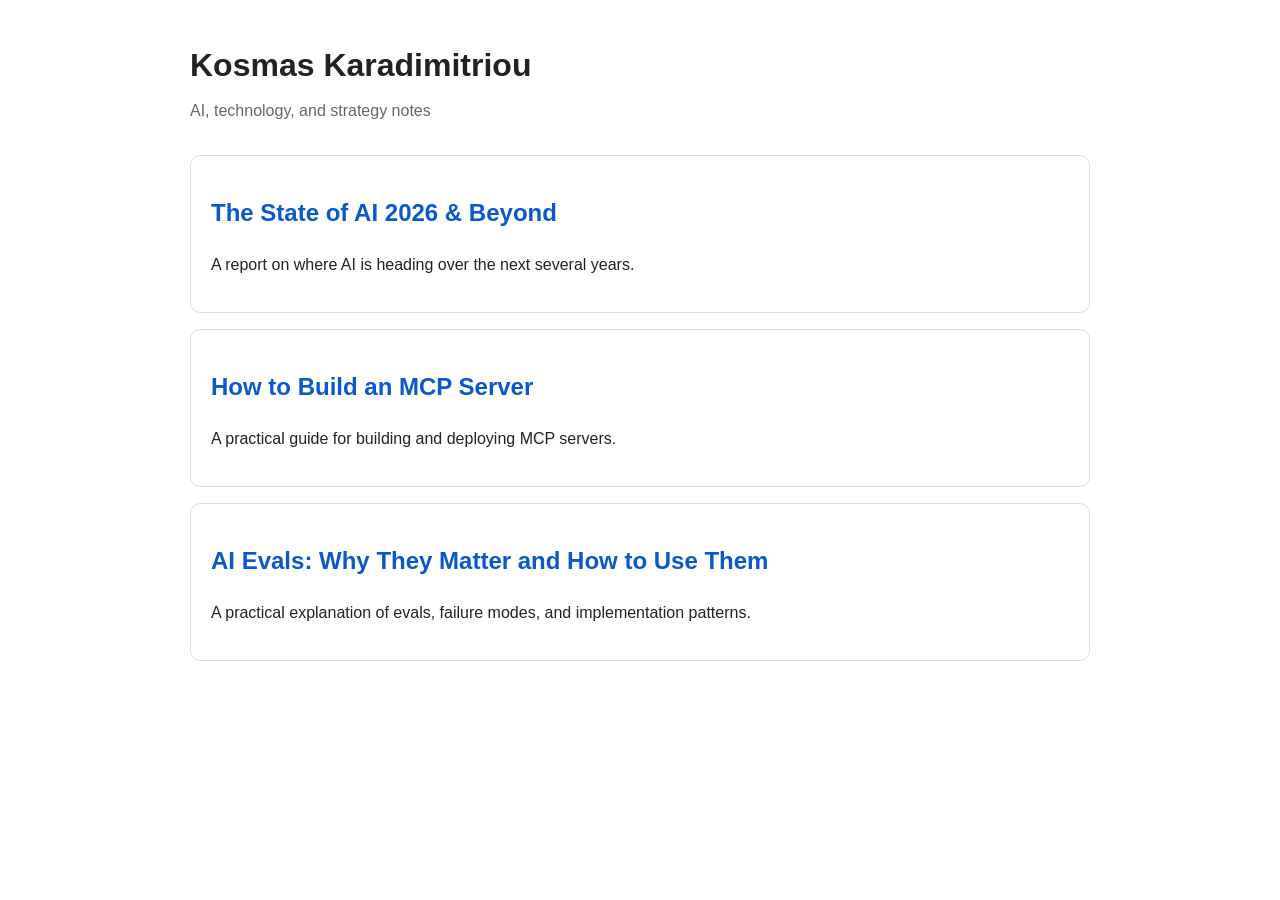
==== index.html @ fefbdb1d "Add initial HTML structure and content" ====
<!doctype html>
<html lang="en">
<head>
  <meta charset="utf-8">
  <meta name="viewport" content="width=device-width, initial-scale=1">
  <title>Kosmas Karadimitriou</title>
  <style>
    body {
      font-family: Arial, sans-serif;
      max-width: 900px;
      margin: 40px auto;
      padding: 0 20px;
      line-height: 1.6;
      color: #222;
    }
    h1 { margin-bottom: 0.2em; }
    .subtitle { color: #666; margin-bottom: 2em; }
    .card {
      border: 1px solid #ddd;
      border-radius: 10px;
      padding: 18px 20px;
      margin: 16px 0;
    }
    a { color: #0a58ca; text-decoration: none; }
    a:hover { text-decoration: underline; }
  </style>
</head>
<body>
  <h1>Kosmas Karadimitriou</h1>
  <div class="subtitle">AI, technology, and strategy notes</div>

  <div class="card">
    <h2><a href="/state-of-ai-2026/">The State of AI 2026 &amp; Beyond</a></h2>
    <p>A report on where AI is heading over the next several years.</p>
  </div>

  <div class="card">
    <h2><a href="/mcp-server-guide/">How to Build an MCP Server</a></h2>
    <p>A practical guide for building and deploying MCP servers.</p>
  </div>

  <div class="card">
    <h2><a href="/ai-evals/">AI Evals: Why They Matter and How to Use Them</a></h2>
    <p>A practical explanation of evals, failure modes, and implementation patterns.</p>
  </div>
</body>
</html>
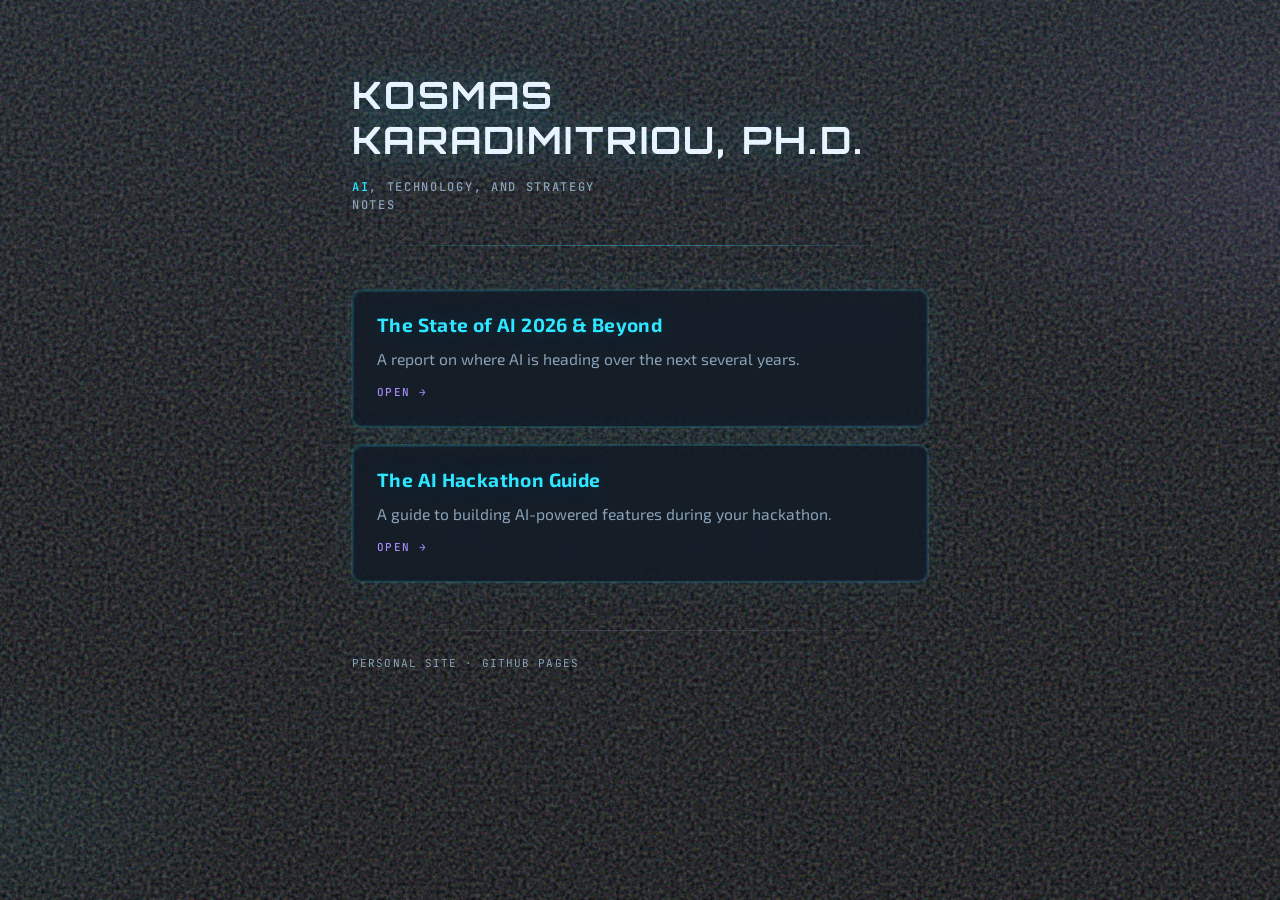
==== commit 06c314eb: "Improve the aesthetics of the index page, dark theme, futuristic" ====
--- a/index.html
+++ b/index.html
@@ -3,45 +3,254 @@
 <head>
   <meta charset="utf-8">
   <meta name="viewport" content="width=device-width, initial-scale=1">
+  <meta name="description" content="Kosmas Karadimitriou — notes on AI, technology, and strategy.">
   <title>Kosmas Karadimitriou</title>
+  <link rel="preconnect" href="https://fonts.googleapis.com">
+  <link rel="preconnect" href="https://fonts.gstatic.com" crossorigin>
+  <link href="https://fonts.googleapis.com/css2?family=Exo+2:ital,wght@0,400;0,500;0,600;0,700;1,400&family=JetBrains+Mono:wght@400;500&family=Orbitron:wght@500;600;700&display=swap" rel="stylesheet">
   <style>
+    :root {
+      --bg-deep: #05080d;
+      --bg-mid: #0a1018;
+      --cyan: #2ee6ff;
+      --cyan-dim: rgba(46, 230, 255, 0.45);
+      --violet: #a78bfa;
+      --violet-dim: rgba(167, 139, 250, 0.35);
+      --text: #e8f4ff;
+      --text-muted: #8ba3b8;
+      --card-bg: rgba(12, 22, 36, 0.65);
+      --card-border: rgba(46, 230, 255, 0.18);
+      --glow: 0 0 0 1px rgba(46, 230, 255, 0.12), 0 0 48px rgba(46, 230, 255, 0.06);
+      --glow-hover: 0 0 0 1px rgba(46, 230, 255, 0.35), 0 0 60px rgba(46, 230, 255, 0.14), 0 0 100px rgba(167, 139, 250, 0.08);
+      --radius: 10px;
+      --max: 640px;
+    }
+
+    * {
+      box-sizing: border-box;
+    }
+
+    html {
+      scroll-behavior: smooth;
+    }
+
     body {
-      font-family: Arial, sans-serif;
-      max-width: 900px;
-      margin: 40px auto;
-      padding: 0 20px;
+      margin: 0;
+      min-height: 100vh;
+      font-family: "Exo 2", system-ui, sans-serif;
+      font-size: 1.0625rem;
+      line-height: 1.65;
+      color: var(--text);
+      background-color: var(--bg-deep);
+      background-image:
+        radial-gradient(ellipse 100% 70% at 50% -30%, rgba(46, 230, 255, 0.14), transparent 50%),
+        radial-gradient(ellipse 60% 50% at 100% 20%, rgba(167, 139, 250, 0.1), transparent 45%),
+        radial-gradient(ellipse 50% 40% at 0% 90%, rgba(46, 230, 255, 0.06), transparent 40%),
+        linear-gradient(180deg, var(--bg-mid) 0%, var(--bg-deep) 45%, #030508 100%);
+    }
+
+    body::before {
+      content: "";
+      position: fixed;
+      inset: 0;
+      z-index: 0;
+      pointer-events: none;
+      background-image:
+        linear-gradient(rgba(46, 230, 255, 0.035) 1px, transparent 1px),
+        linear-gradient(90deg, rgba(46, 230, 255, 0.035) 1px, transparent 1px);
+      background-size: 56px 56px;
+      mask-image: radial-gradient(ellipse 90% 70% at 50% 40%, black 20%, transparent 70%);
+    }
+
+    body::after {
+      content: "";
+      position: fixed;
+      inset: 0;
+      z-index: 0;
+      pointer-events: none;
+      opacity: 0.4;
+      background: url("data:image/svg+xml,%3Csvg viewBox='0 0 256 256' xmlns='http://www.w3.org/2000/svg'%3E%3Cfilter id='n'%3E%3CfeTurbulence type='fractalNoise' baseFrequency='0.9' numOctaves='4' stitchTiles='stitch'/%3E%3C/filter%3E%3Crect width='100%25' height='100%25' filter='url(%23n)'/%3E%3C/svg%3E");
+    }
+
+    .wrap {
+      position: relative;
+      z-index: 1;
+      max-width: var(--max);
+      margin: 0 auto;
+      padding: clamp(2.5rem, 8vw, 4.5rem) clamp(1.25rem, 5vw, 2rem) 4rem;
+    }
+
+    header {
+      margin-bottom: 2.75rem;
+      padding-bottom: 2rem;
+      background: linear-gradient(90deg, transparent, var(--cyan-dim), transparent) bottom / 100% 1px no-repeat;
+    }
+
+    h1 {
+      font-family: "Orbitron", sans-serif;
+      font-weight: 700;
+      font-size: clamp(1.65rem, 4.5vw, 2.35rem);
+      line-height: 1.2;
+      letter-spacing: 0.06em;
+      text-transform: uppercase;
+      margin: 0 0 1rem;
+      color: var(--text);
+      text-shadow: 0 0 40px rgba(46, 230, 255, 0.35);
+    }
+
+    .subtitle {
+      font-family: "JetBrains Mono", ui-monospace, monospace;
+      font-size: 0.75rem;
+      font-weight: 500;
+      color: var(--text-muted);
+      letter-spacing: 0.14em;
+      text-transform: uppercase;
+      margin: 0;
+      max-width: 42ch;
+      line-height: 1.5;
+    }
+
+    .subtitle em {
+      font-style: normal;
+      color: var(--cyan);
+      text-shadow: 0 0 20px rgba(46, 230, 255, 0.5);
+    }
+
+    .list {
+      list-style: none;
+      margin: 0;
+      padding: 0;
+      display: flex;
+      flex-direction: column;
+      gap: 1.125rem;
+    }
+
+    .list li {
+      margin: 0;
+    }
+
+    .card {
+      display: block;
+      position: relative;
+      background: var(--card-bg);
+      border: 1px solid var(--card-border);
+      border-radius: var(--radius);
+      padding: 1.35rem 1.5rem 1.45rem;
+      text-decoration: none;
+      color: inherit;
+      box-shadow: var(--glow);
+      backdrop-filter: blur(12px);
+      -webkit-backdrop-filter: blur(12px);
+      transition:
+        transform 0.25s ease,
+        box-shadow 0.3s ease,
+        border-color 0.25s ease;
+    }
+
+    .card::before {
+      content: "";
+      position: absolute;
+      inset: 0;
+      border-radius: inherit;
+      padding: 1px;
+      background: linear-gradient(135deg, rgba(46, 230, 255, 0.25), transparent 40%, transparent 60%, rgba(167, 139, 250, 0.2));
+      mask: linear-gradient(#fff 0 0) content-box, linear-gradient(#fff 0 0);
+      mask-composite: exclude;
+      -webkit-mask-composite: xor;
+      pointer-events: none;
+      opacity: 0.7;
+    }
+
+    .card:hover {
+      transform: translateY(-3px);
+      box-shadow: var(--glow-hover);
+      border-color: rgba(46, 230, 255, 0.4);
+    }
+
+    .card:focus-visible {
+      outline: 2px solid var(--cyan);
+      outline-offset: 4px;
+    }
+
+    .card h2 {
+      font-family: "Exo 2", sans-serif;
+      font-weight: 700;
+      font-size: 1.2rem;
+      line-height: 1.3;
+      letter-spacing: 0.02em;
+      margin: 0 0 0.5rem;
+      color: var(--cyan);
+      transition: color 0.25s ease, text-shadow 0.25s ease;
+      text-shadow: 0 0 24px rgba(46, 230, 255, 0.25);
+    }
+
+    .card:hover h2 {
+      color: #7ff5ff;
+      text-shadow: 0 0 32px rgba(46, 230, 255, 0.45);
+    }
+
+    .card p {
+      margin: 0;
+      color: var(--text-muted);
+      font-size: 0.98rem;
       line-height: 1.6;
-      color: #222;
-    }
-    h1 { margin-bottom: 0.2em; }
-    .subtitle { color: #666; margin-bottom: 2em; }
-    .card {
-      border: 1px solid #ddd;
-      border-radius: 10px;
-      padding: 18px 20px;
-      margin: 16px 0;
-    }
-    a { color: #0a58ca; text-decoration: none; }
-    a:hover { text-decoration: underline; }
+      font-weight: 400;
+    }
+
+    .card-arrow {
+      display: inline-block;
+      margin-top: 0.75rem;
+      font-family: "JetBrains Mono", ui-monospace, monospace;
+      font-size: 0.6875rem;
+      font-weight: 500;
+      color: var(--violet);
+      letter-spacing: 0.12em;
+      text-transform: uppercase;
+    }
+
+    .card:hover .card-arrow {
+      color: #c4b5fd;
+    }
+
+    footer {
+      margin-top: 3rem;
+      padding-top: 1.5rem;
+      background: linear-gradient(90deg, transparent, rgba(139, 163, 184, 0.28), transparent) top / 100% 1px no-repeat;
+      font-family: "JetBrains Mono", ui-monospace, monospace;
+      font-size: 0.6875rem;
+      letter-spacing: 0.1em;
+      text-transform: uppercase;
+      color: var(--text-muted);
+    }
   </style>
 </head>
 <body>
-  <h1>Kosmas Karadimitriou</h1>
-  <div class="subtitle">AI, technology, and strategy notes</div>
-
-  <div class="card">
-    <h2><a href="/state-of-ai-2026/">The State of AI 2026 &amp; Beyond</a></h2>
-    <p>A report on where AI is heading over the next several years.</p>
-  </div>
-
-  <div class="card">
-    <h2><a href="/mcp-server-guide/">How to Build an MCP Server</a></h2>
-    <p>A practical guide for building and deploying MCP servers.</p>
-  </div>
-
-  <div class="card">
-    <h2><a href="/ai-evals/">AI Evals: Why They Matter and How to Use Them</a></h2>
-    <p>A practical explanation of evals, failure modes, and implementation patterns.</p>
+  <div class="wrap">
+    <header>
+      <h1>Kosmas Karadimitriou, Ph.D.</h1>
+      <p class="subtitle"><em>AI</em>, technology, and strategy notes</p>
+    </header>
+
+    <ul class="list">
+      <li>
+        <a class="card" href="/state-of-ai-2026/">
+          <h2>The State of AI 2026 &amp; Beyond</h2>
+          <p>A report on where AI is heading over the next several years.</p>
+          <span class="card-arrow" aria-hidden="true">Open →</span>
+        </a>
+      </li>
+      <li>
+        <a class="card" href="/ai-hackathon-guide/">
+          <h2>The AI Hackathon Guide</h2>
+          <p>A guide to building AI-powered features during your hackathon.</p>
+          <span class="card-arrow" aria-hidden="true">Open →</span>
+        </a>
+      </li>
+    </ul>
+
+    <footer>
+      Personal site &middot; GitHub Pages
+    </footer>
   </div>
 </body>
 </html>
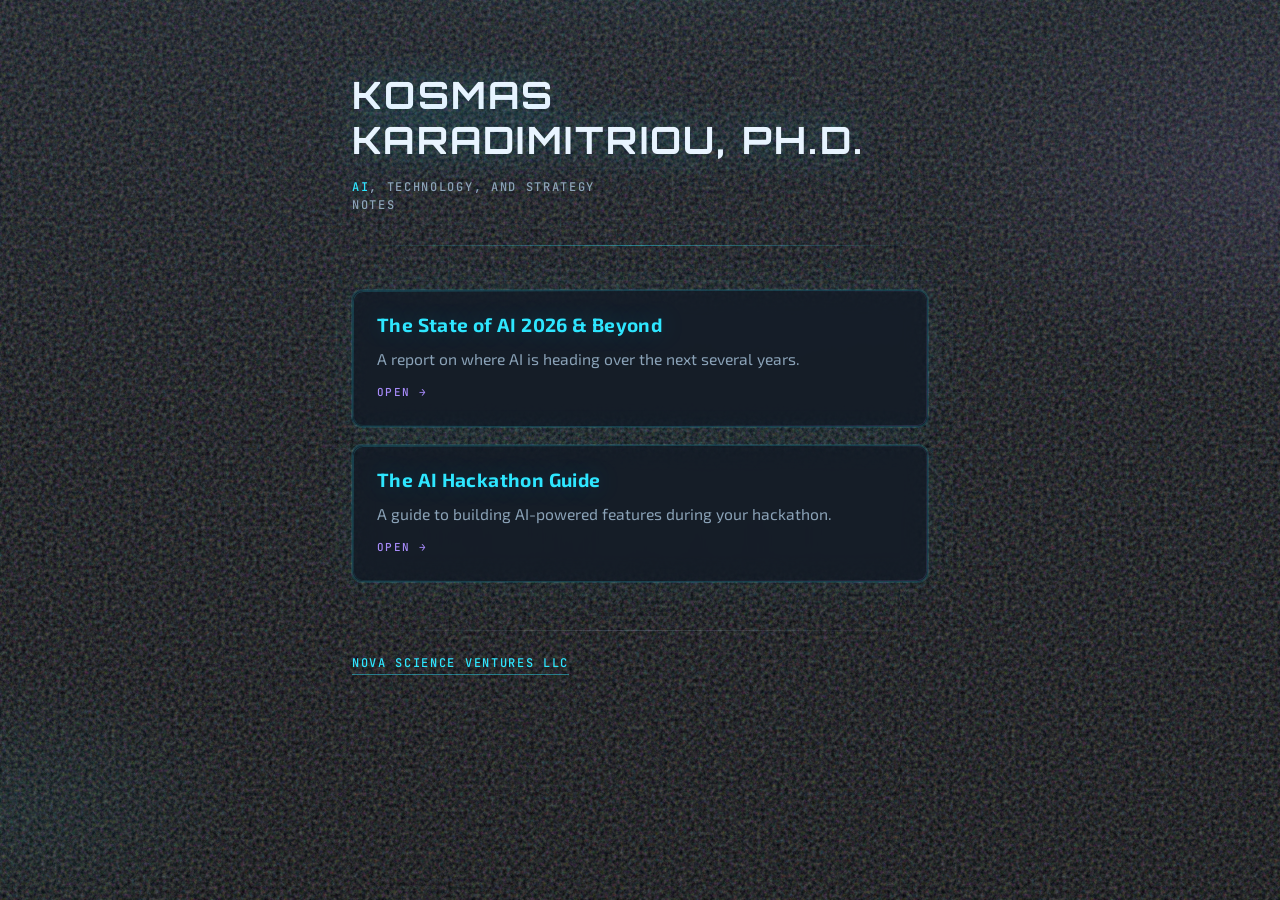
==== commit a7c86246: "Added links to Nova Science Ventures" ====
--- a/index.html
+++ b/index.html
@@ -116,6 +116,25 @@
       text-shadow: 0 0 20px rgba(46, 230, 255, 0.5);
     }
 
+    .company-link {
+      display: inline-block;
+      font-family: "JetBrains Mono", ui-monospace, monospace;
+      font-size: 0.75rem;
+      font-weight: 500;
+      letter-spacing: 0.14em;
+      text-transform: uppercase;
+      color: var(--cyan);
+      text-decoration: none;
+      border-bottom: 1px solid var(--cyan-dim);
+      transition: color 0.25s ease, border-color 0.25s ease, text-shadow 0.25s ease;
+    }
+
+    .company-link:hover {
+      color: #7ff5ff;
+      border-bottom-color: var(--cyan);
+      text-shadow: 0 0 20px rgba(46, 230, 255, 0.5);
+    }
+
     .list {
       list-style: none;
       margin: 0;
@@ -233,14 +252,14 @@
 
     <ul class="list">
       <li>
-        <a class="card" href="/state-of-ai-2026/">
+        <a class="card" href="state-of-ai-2026/index.html">
           <h2>The State of AI 2026 &amp; Beyond</h2>
           <p>A report on where AI is heading over the next several years.</p>
           <span class="card-arrow" aria-hidden="true">Open →</span>
         </a>
       </li>
       <li>
-        <a class="card" href="/ai-hackathon-guide/">
+        <a class="card" href="ai-hackathon-guide/index.html">
           <h2>The AI Hackathon Guide</h2>
           <p>A guide to building AI-powered features during your hackathon.</p>
           <span class="card-arrow" aria-hidden="true">Open →</span>
@@ -249,7 +268,7 @@
     </ul>
 
     <footer>
-      Personal site &middot; GitHub Pages
+      <a class="company-link" href="https://www.novascienceventures.com">Nova Science Ventures LLC</a>
     </footer>
   </div>
 </body>
